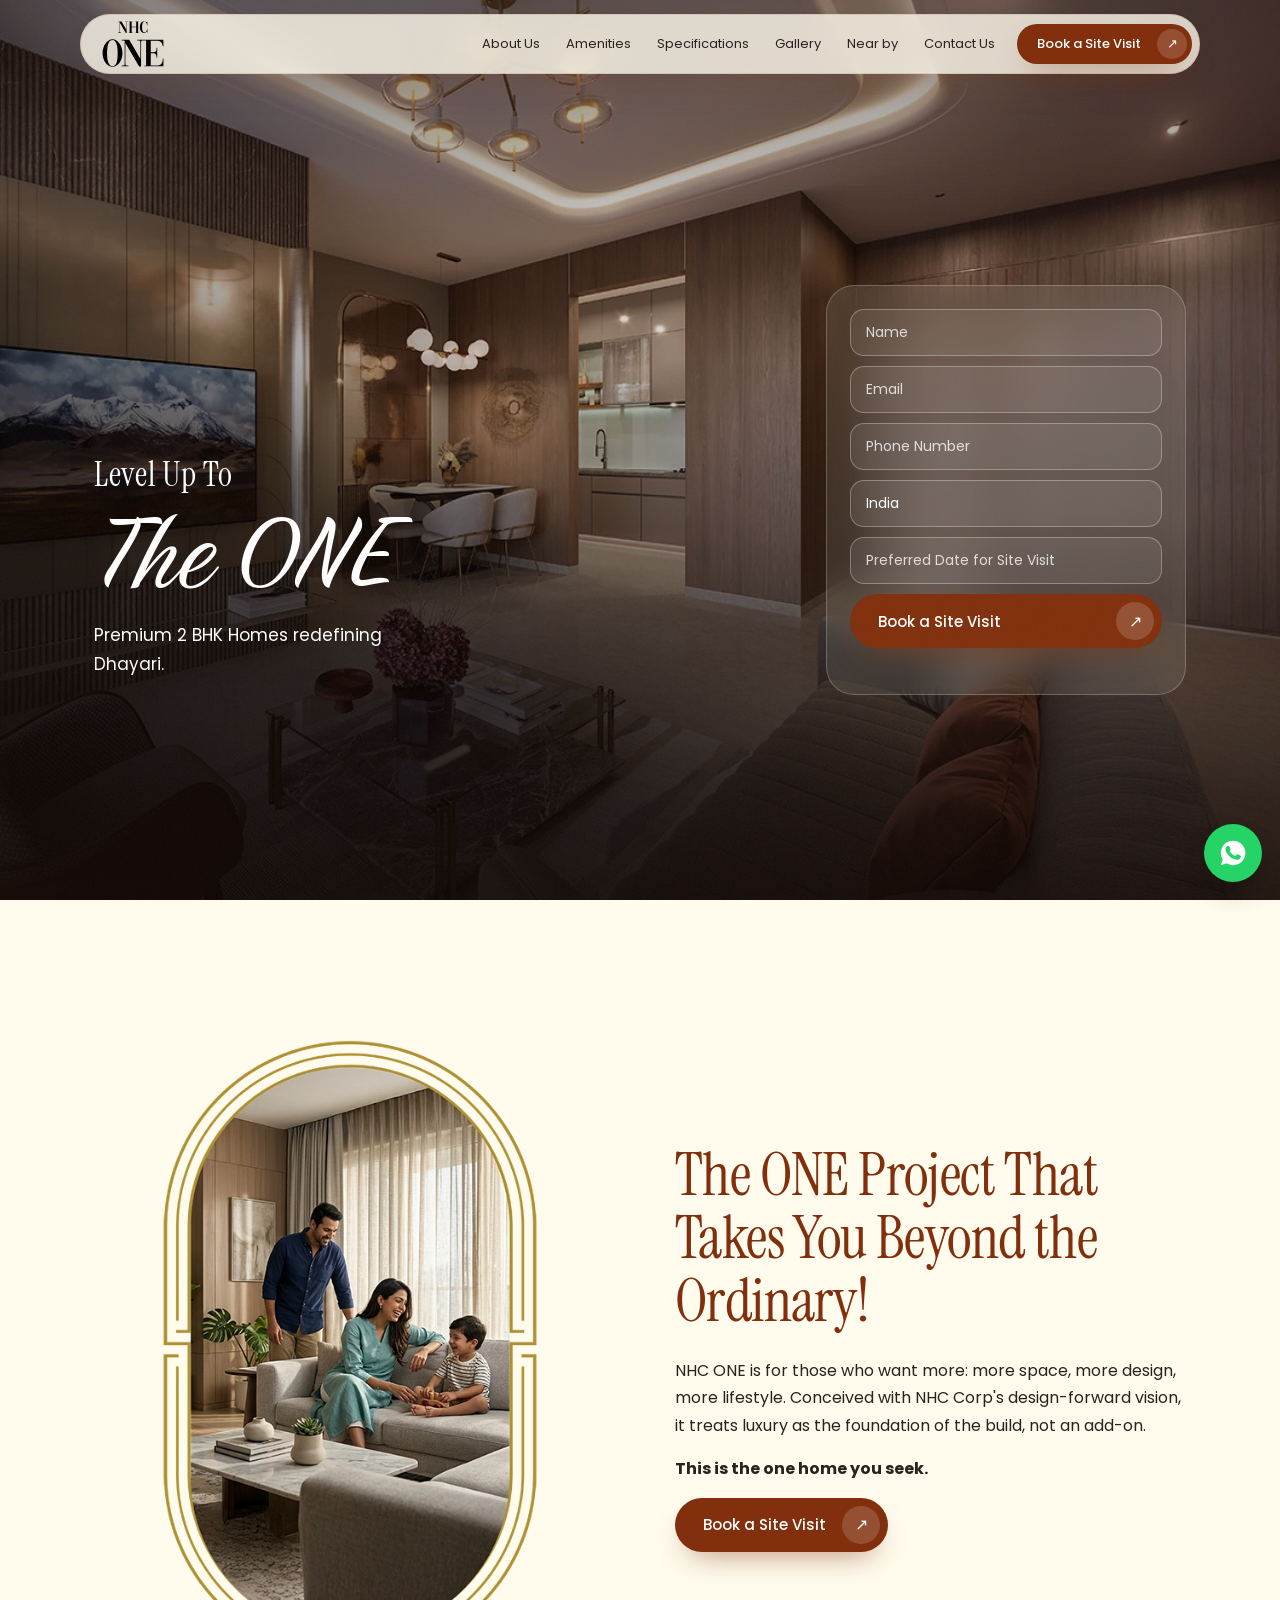
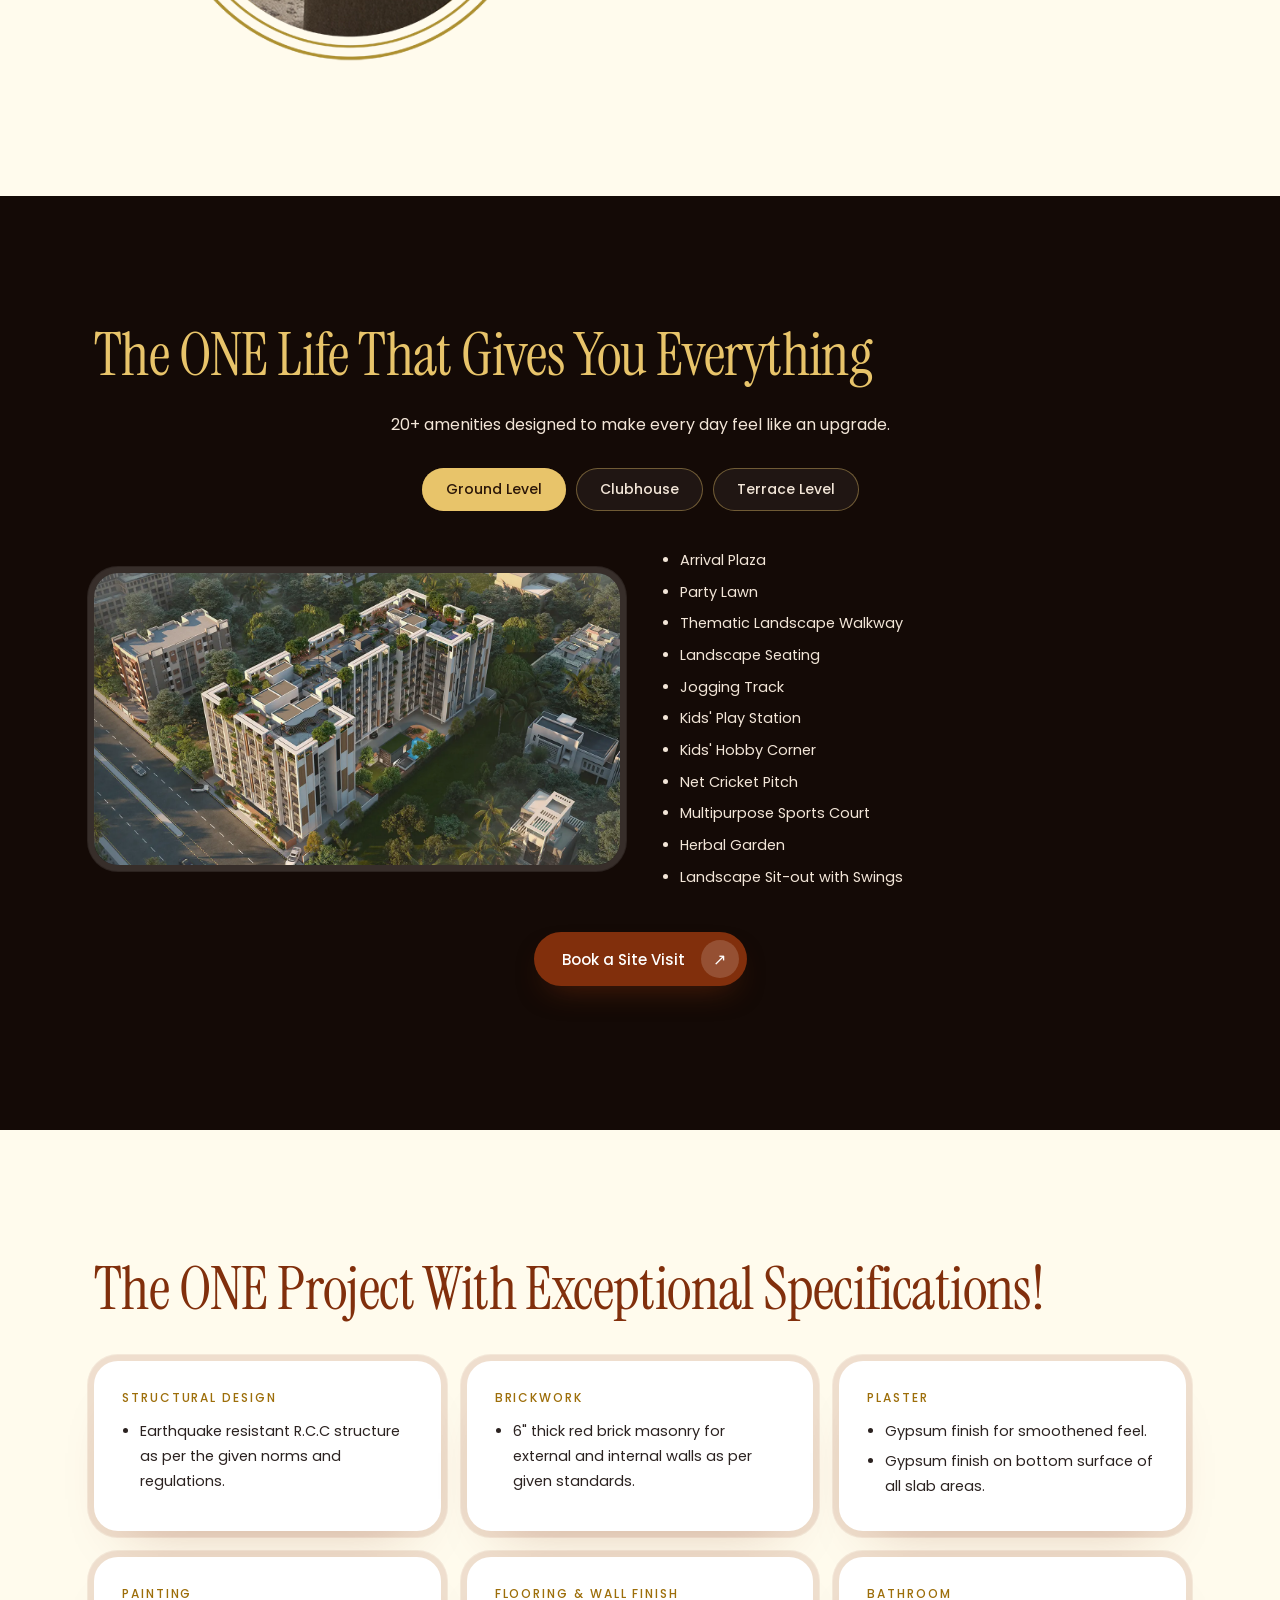
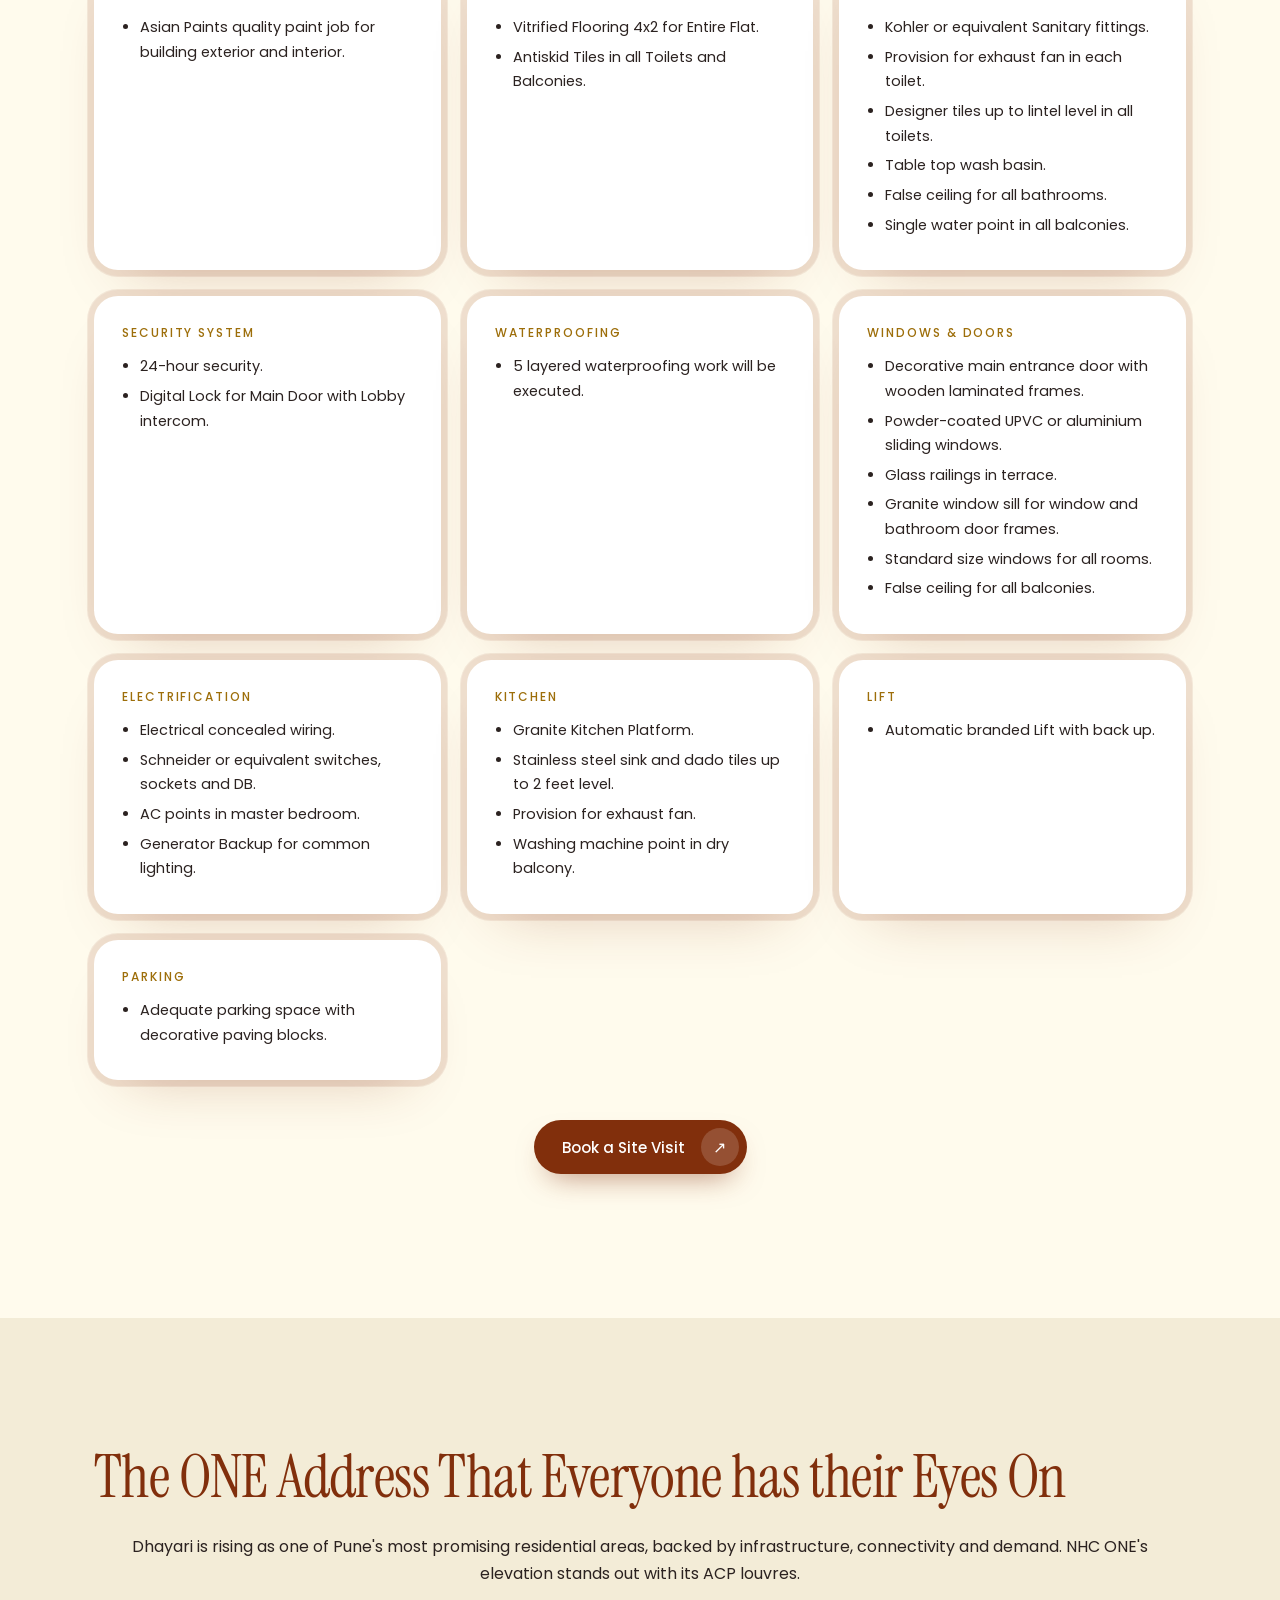
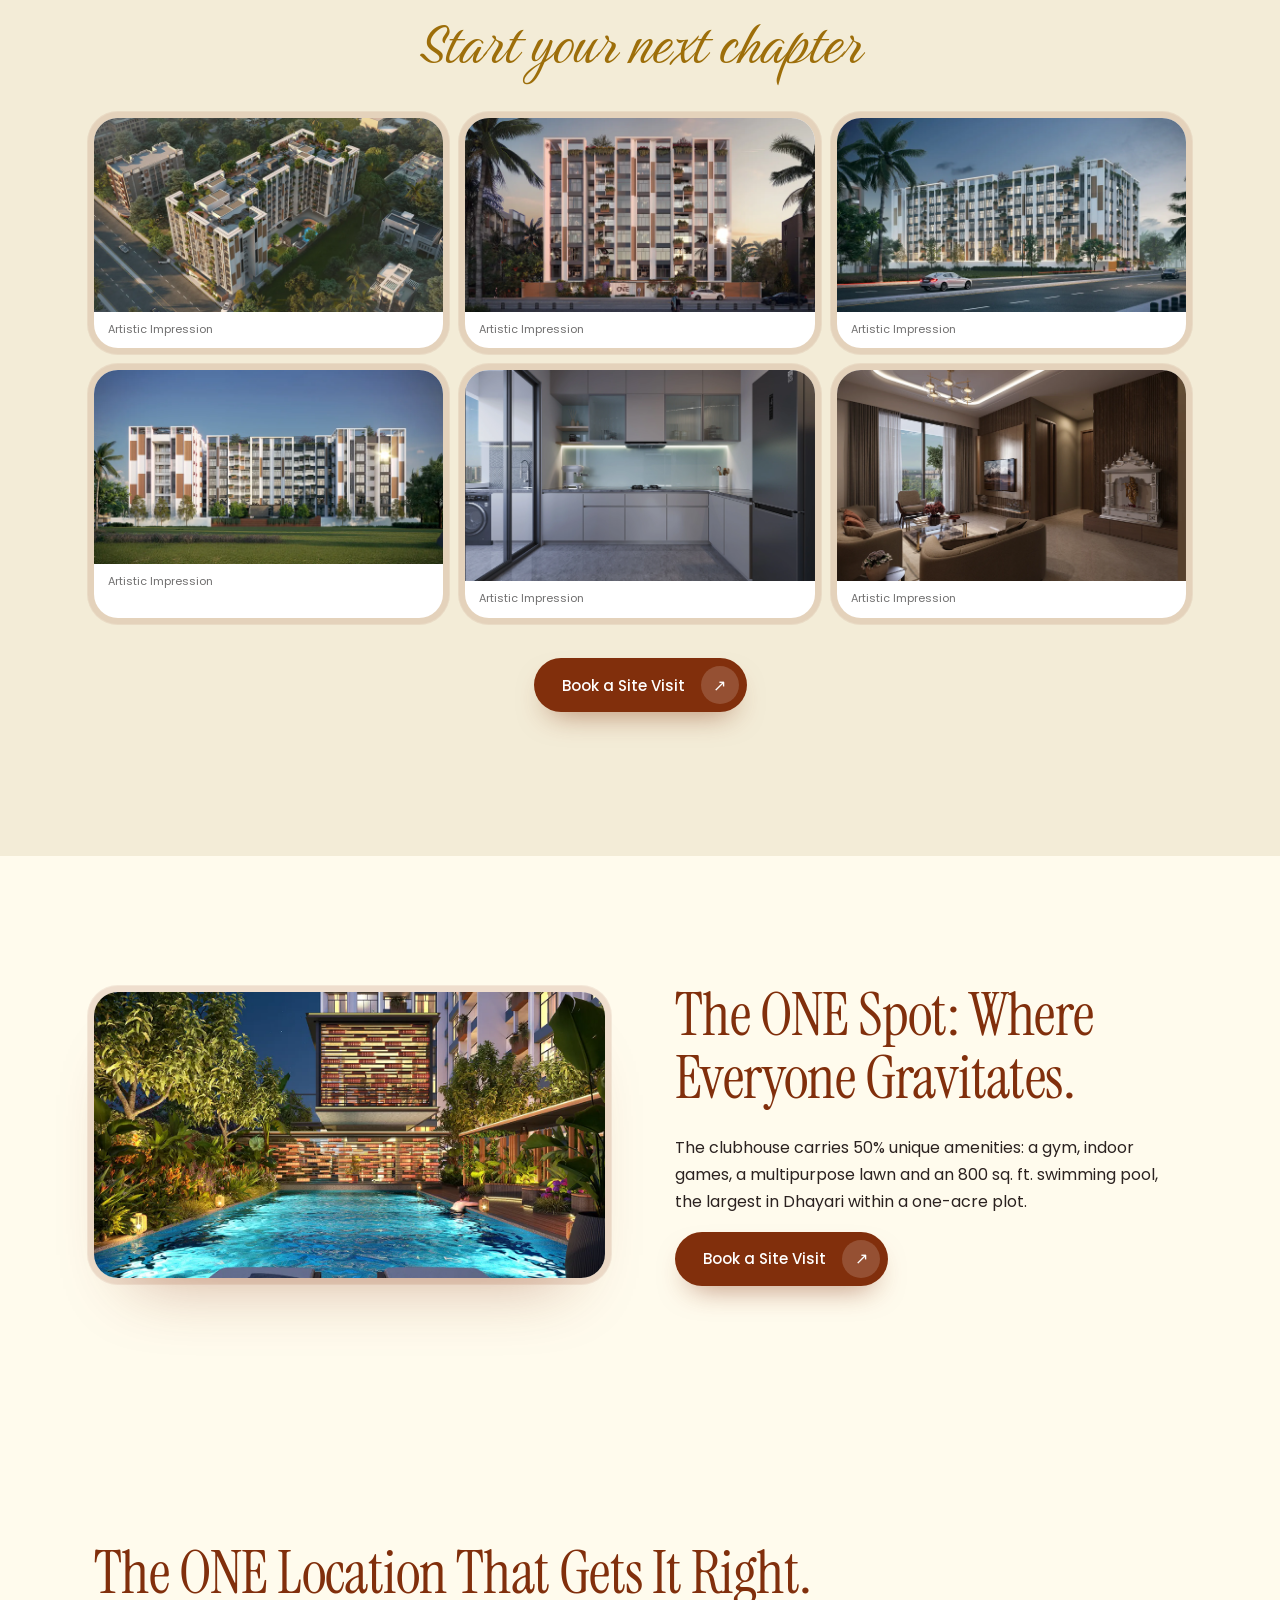
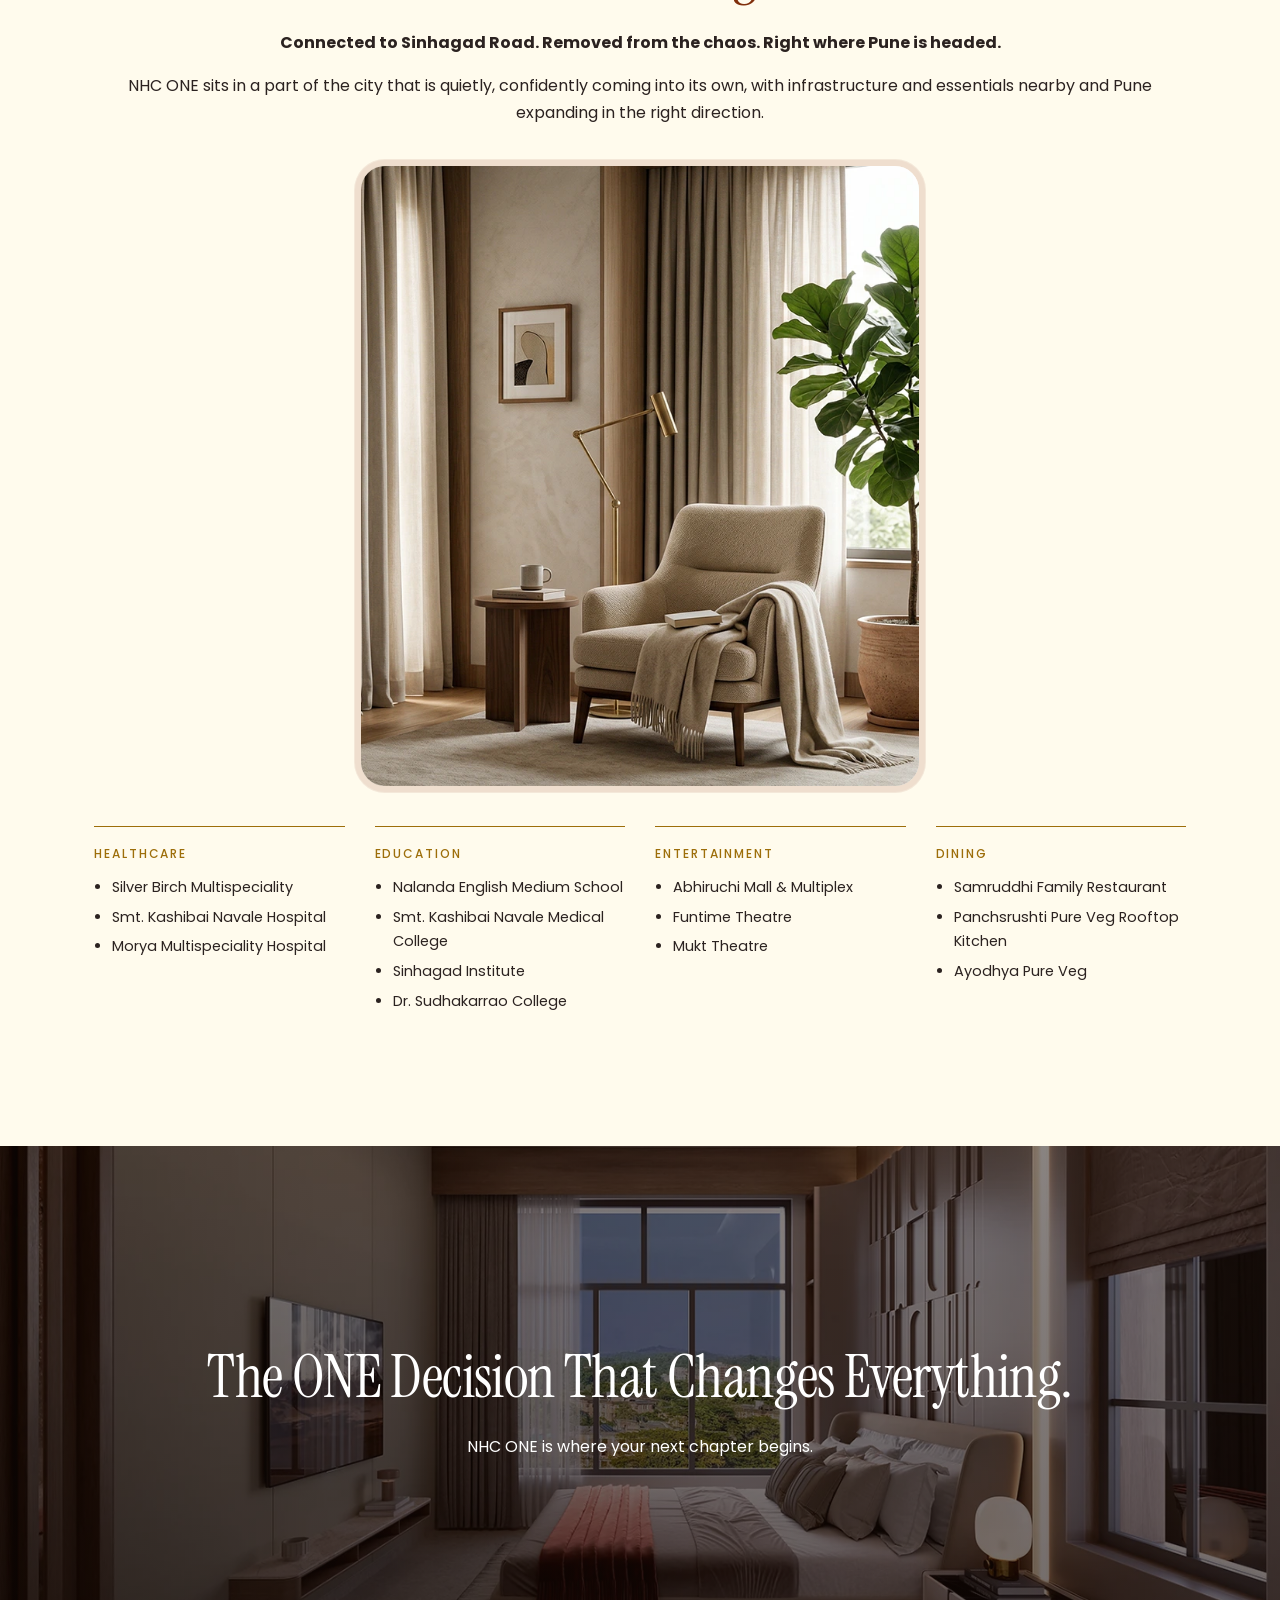
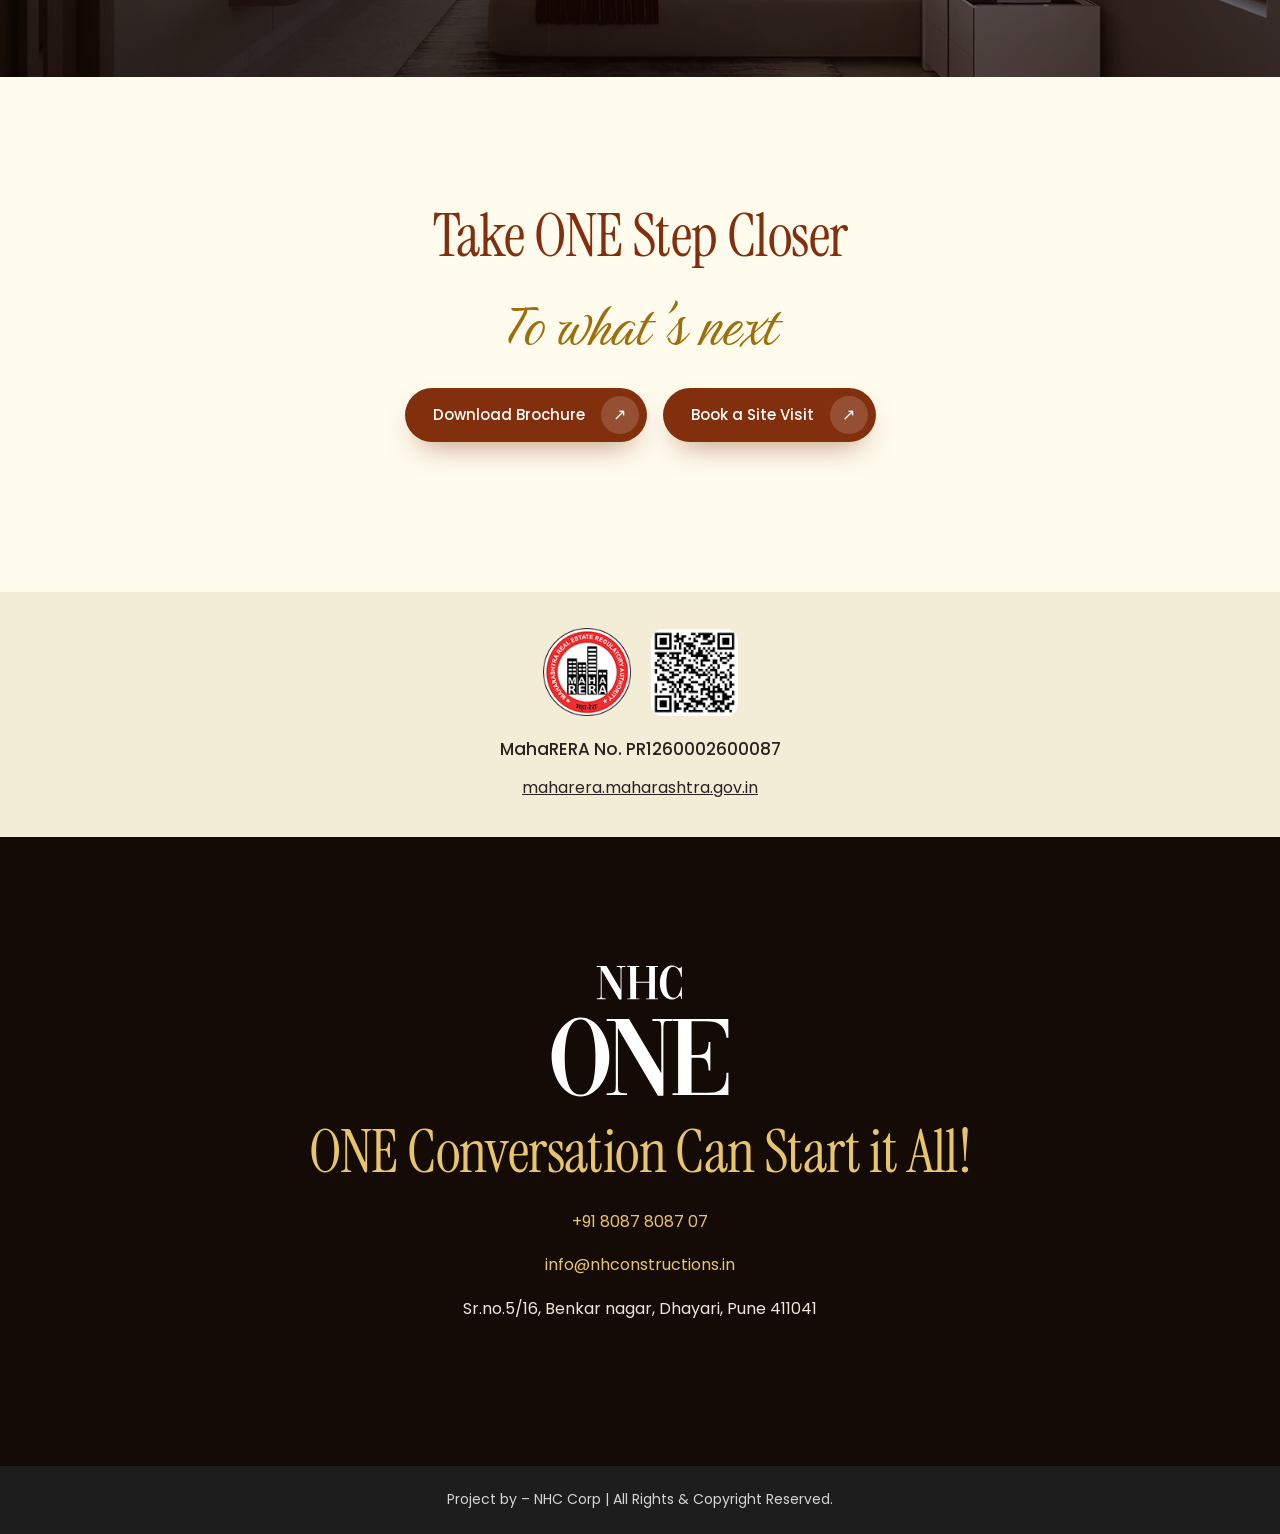
==== index.html @ 3abbc50c "Add NHC One website and ads landing page Static replica of nhcone.in, premium restyle with animation" ====
<!DOCTYPE html>
<html lang="en">
<head>
<meta charset="utf-8">
<meta name="viewport" content="width=device-width,initial-scale=1">
<title>NHC One – Premium 2 BHK Flats in Dhayari, Pune | MahaRERA PR1260002600087</title>
<meta name="description" content="NHC One by NHC Corp: premium 2 BHK homes in Dhayari, Pune with 20+ amenities, the largest swimming pool in Dhayari and a clubhouse. Book a site visit.">
<link rel="canonical" href="https://nhcone.in/">
<link rel="icon" href="images/Favicon-1.svg" type="image/svg+xml">
<meta property="og:title" content="NHC One – Flats in Dhayari, Pune">
<meta property="og:description" content="Premium 2 BHK homes redefining Dhayari. 20+ amenities. Book a site visit.">
<meta property="og:image" content="https://nhcone.in/wp-content/uploads/2026/05/banner_2.webp">
<meta name="theme-color" content="#812F0C">
<link rel="preload" as="image" href="images/banner_2.webp" fetchpriority="high">
<link rel="preconnect" href="https://fonts.googleapis.com">
<link rel="preconnect" href="https://fonts.gstatic.com" crossorigin>
<link rel="stylesheet" href="https://fonts.googleapis.com/css2?family=Birthstone&family=Instrument+Serif&family=Poppins:wght@400;500;600&display=swap">
<link rel="stylesheet" href="style.css">
<script type="application/ld+json">
{"@context":"https://schema.org","@type":"ApartmentComplex","name":"NHC One","description":"Premium 2 BHK homes in Dhayari, Pune by NHC Corp.","url":"https://nhcone.in/","telephone":"+918087808707","email":"info@nhconstructions.in","address":{"@type":"PostalAddress","streetAddress":"Sr.no.5/16, Benkar Nagar, Dhayari","addressLocality":"Pune","addressRegion":"Maharashtra","postalCode":"411041","addressCountry":"IN"},"image":"https://nhcone.in/wp-content/uploads/2026/05/banner_2.webp"}
</script>
<!-- Google Tag Manager -->
<script>document.documentElement.classList.add('js');window.dataLayer=window.dataLayer||[];</script>
<script async src="https://www.googletagmanager.com/gtm.js?id=GTM-5W3CJD2M"></script>
<script>dataLayer.push({'gtm.start':Date.now(),event:'gtm.js'});</script>
</head>
<body>
<noscript><iframe src="https://www.googletagmanager.com/ns.html?id=GTM-5W3CJD2M" height="0" width="0" style="display:none"></iframe></noscript>
<a class="skip" href="#about">Skip to content</a>

<header class="hdr">
  <a href="#top" class="logo"><img src="images/NHC-ONE-logo-01.svg" width="159" height="117" alt="NHC One"></a>
  <nav id="nav" aria-label="Main">
    <a href="#about">About Us</a><a href="#amenities">Amenities</a><a href="#specifications">Specifications</a><a href="#gallery">Gallery</a><a href="#nearby">Near by</a><a href="#contact">Contact Us</a>
  </nav>
  <button class="burger" aria-label="Menu" aria-controls="nav" onclick="document.body.classList.toggle('nav-open')">☰</button>
  <a href="#book" class="btn hdr-cta" data-cta="header">Book a Site Visit</a>
</header>

<main id="top">
<section class="hero">
  <img src="images/banner_2.webp" alt="NHC One premium 2 BHK interior, Dhayari Pune" width="1920" height="1080" fetchpriority="high">
  <div class="wrap hero-in">
    <div class="hero-t">
      <h3>Level Up To</h3>
      <h1>The ONE</h1>
      <p>Premium 2 BHK Homes redefining Dhayari.</p>
    </div>
    <form class="lead hero-form" data-form="hero" novalidate>
      <input name="name" placeholder="Name" required autocomplete="name">
      <input name="email" type="email" placeholder="Email" autocomplete="email">
      <input name="phone" type="tel" placeholder="Phone Number" required autocomplete="tel" inputmode="tel" pattern="[0-9+ ]{10,15}">
      <input name="country" placeholder="Country" value="India" autocomplete="country-name">
      <input name="date" type="text" placeholder="Preferred Date for Site Visit" onfocus="this.type='date'" onblur="if(!this.value)this.type='text'">
      <button class="btn" type="submit">Book a Site Visit</button>
      <p class="msg" role="status"></p>
    </form>
  </div>
</section>

<section class="cream intro" id="about">
  <div class="wrap two">
    <img src="images/The-ONE-Project-That-Takes-You-Beyond-the-Ordinary.webp" width="380" height="620" loading="lazy" alt="NHC One tower elevation">
    <div>
      <h2>The ONE Project That Takes You Beyond the Ordinary!</h2>
      <p>NHC ONE is for those who want more: more space, more design, more lifestyle. Conceived with NHC Corp's design-forward vision, it treats luxury as the foundation of the build, not an add-on.</p>
      <p><strong>This is the one home you seek.</strong></p>
      <a href="#book" class="btn" data-cta="intro">Book a Site Visit</a>
    </div>
  </div>
</section>

<section class="dark" id="amenities">
  <div class="wrap">
    <h2>The ONE Life That Gives You Everything</h2>
    <p class="center">20+ amenities designed to make every day feel like an upgrade.</p>
    <div class="tabs" role="tablist">
      <button role="tab" aria-selected="true" data-t="g">Ground Level</button>
      <button role="tab" aria-selected="false" data-t="c">Clubhouse</button>
      <button role="tab" aria-selected="false" data-t="t">Terrace Level</button>
    </div>
    <div class="panel" data-p="g">
      <img src="images/gallery_1.webp" loading="lazy" width="949" height="670" alt="Ground level amenities">
      <ul><li>Arrival Plaza</li><li>Party Lawn</li><li>Thematic Landscape Walkway</li><li>Landscape Seating</li><li>Jogging Track</li><li>Kids' Play Station</li><li>Kids' Hobby Corner</li><li>Net Cricket Pitch</li><li>Multipurpose Sports Court</li><li>Herbal Garden</li><li>Landscape Sit-out with Swings</li></ul>
    </div>
    <div class="panel" data-p="c" hidden>
      <img src="images/clubhouse_1.webp" loading="lazy" width="949" height="670" alt="NHC One clubhouse">
      <ul><li>Clubhouse</li><li>Swimming Pool with Deck</li><li>Multipurpose Hall</li><li>Fully Equipped Gym</li><li>Social Den</li><li>Yoga Gazebo</li><li>Cross-fit Area</li></ul>
    </div>
    <div class="panel" data-p="t" hidden>
      <img src="images/terrece-garden_1.webp" loading="lazy" width="949" height="670" alt="Terrace level amenities">
      <ul><li>Open Air Party Terrace</li><li>Juice &amp; Pantry Counter</li><li>Barbeque and Bonfire Corner</li></ul>
    </div>
    <p class="center"><a href="#book" class="btn" data-cta="amenities">Book a Site Visit</a></p>
  </div>
</section>

<section class="cream" id="specifications">
  <div class="wrap">
    <h2>The ONE Project With Exceptional Specifications!</h2>
    <div class="specs">
      <div><h4>Structural Design</h4><ul><li>Earthquake resistant R.C.C structure as per the given norms and regulations.</li></ul></div>
      <div><h4>Brickwork</h4><ul><li>6" thick red brick masonry for external and internal walls as per given standards.</li></ul></div>
      <div><h4>Plaster</h4><ul><li>Gypsum finish for smoothened feel.</li><li>Gypsum finish on bottom surface of all slab areas.</li></ul></div>
      <div><h4>Painting</h4><ul><li>Asian Paints quality paint job for building exterior and interior.</li></ul></div>
      <div><h4>Flooring &amp; Wall Finish</h4><ul><li>Vitrified Flooring 4x2 for Entire Flat.</li><li>Antiskid Tiles in all Toilets and Balconies.</li></ul></div>
      <div><h4>Bathroom</h4><ul><li>Kohler or equivalent Sanitary fittings.</li><li>Provision for exhaust fan in each toilet.</li><li>Designer tiles up to lintel level in all toilets.</li><li>Table top wash basin.</li><li>False ceiling for all bathrooms.</li><li>Single water point in all balconies.</li></ul></div>
      <div><h4>Security System</h4><ul><li>24-hour security.</li><li>Digital Lock for Main Door with Lobby intercom.</li></ul></div>
      <div><h4>Waterproofing</h4><ul><li>5 layered waterproofing work will be executed.</li></ul></div>
      <div><h4>Windows &amp; Doors</h4><ul><li>Decorative main entrance door with wooden laminated frames.</li><li>Powder-coated UPVC or aluminium sliding windows.</li><li>Glass railings in terrace.</li><li>Granite window sill for window and bathroom door frames.</li><li>Standard size windows for all rooms.</li><li>False ceiling for all balconies.</li></ul></div>
      <div><h4>Electrification</h4><ul><li>Electrical concealed wiring.</li><li>Schneider or equivalent switches, sockets and DB.</li><li>AC points in master bedroom.</li><li>Generator Backup for common lighting.</li></ul></div>
      <div><h4>Kitchen</h4><ul><li>Granite Kitchen Platform.</li><li>Stainless steel sink and dado tiles up to 2 feet level.</li><li>Provision for exhaust fan.</li><li>Washing machine point in dry balcony.</li></ul></div>
      <div><h4>Lift</h4><ul><li>Automatic branded Lift with back up.</li></ul></div>
      <div><h4>Parking</h4><ul><li>Adequate parking space with decorative paving blocks.</li></ul></div>
    </div>
    <p class="center"><a href="#book" class="btn" data-cta="specs">Book a Site Visit</a></p>
  </div>
</section>

<section class="gold" id="gallery">
  <div class="wrap">
    <h2>The ONE Address That Everyone has their Eyes On</h2>
    <p class="center">Dhayari is rising as one of Pune's most promising residential areas, backed by infrastructure, connectivity and demand. NHC ONE's elevation stands out with its ACP louvres.</p>
    <p class="center script">Start your next chapter</p>
    <div class="grid">
      <figure><img src="images/gallery_1.webp" loading="lazy" width="949" height="670" alt="NHC One artistic impression 1"><figcaption>Artistic Impression</figcaption></figure>
      <figure><img src="images/gallery_2.webp" loading="lazy" width="949" height="670" alt="NHC One artistic impression 2"><figcaption>Artistic Impression</figcaption></figure>
      <figure><img src="images/gallery_3.webp" loading="lazy" width="949" height="670" alt="NHC One artistic impression 3"><figcaption>Artistic Impression</figcaption></figure>
      <figure><img src="images/gallery_4.webp" loading="lazy" width="949" height="670" alt="NHC One artistic impression 4"><figcaption>Artistic Impression</figcaption></figure>
      <figure><img src="images/gallery_5.webp" loading="lazy" width="949" height="670" alt="NHC One artistic impression 5"><figcaption>Artistic Impression</figcaption></figure>
      <figure><img src="images/gallery_6.webp" loading="lazy" width="949" height="670" alt="NHC One artistic impression 6"><figcaption>Artistic Impression</figcaption></figure>
    </div>
    <p class="center"><a href="#book" class="btn" data-cta="gallery">Book a Site Visit</a></p>
  </div>
</section>

<section class="cream">
  <div class="wrap two rev">
    <img src="images/clubhouse_2.webp" loading="lazy" width="949" height="670" alt="NHC One clubhouse and swimming pool">
    <div>
      <h2>The ONE Spot: Where Everyone Gravitates.</h2>
      <p>The clubhouse carries 50% unique amenities: a gym, indoor games, a multipurpose lawn and an 800 sq. ft. swimming pool, the largest in Dhayari within a one-acre plot.</p>
      <a href="#book" class="btn" data-cta="clubhouse">Book a Site Visit</a>
    </div>
  </div>
</section>

<section class="cream" id="nearby">
  <div class="wrap">
    <h2>The ONE Location That Gets It Right.</h2>
    <p class="center"><strong>Connected to Sinhagad Road. Removed from the chaos. Right where Pune is headed.</strong></p>
    <p class="center">NHC ONE sits in a part of the city that is quietly, confidently coming into its own, with infrastructure and essentials nearby and Pune expanding in the right direction.</p>
    <img class="map" src="images/dhayari.webp" loading="lazy" width="540" height="600" alt="Dhayari location map">
    <div class="near">
      <div><h4>Healthcare</h4><ul><li>Silver Birch Multispeciality</li><li>Smt. Kashibai Navale Hospital</li><li>Morya Multispeciality Hospital</li></ul></div>
      <div><h4>Education</h4><ul><li>Nalanda English Medium School</li><li>Smt. Kashibai Navale Medical College</li><li>Sinhagad Institute</li><li>Dr. Sudhakarrao College</li></ul></div>
      <div><h4>Entertainment</h4><ul><li>Abhiruchi Mall &amp; Multiplex</li><li>Funtime Theatre</li><li>Mukt Theatre</li></ul></div>
      <div><h4>Dining</h4><ul><li>Samruddhi Family Restaurant</li><li>Panchsrushti Pure Veg Rooftop Kitchen</li><li>Ayodhya Pure Veg</li></ul></div>
    </div>
  </div>
</section>

<section class="decision" style="background-image:url(images/The-ONE-Decision-That-Changes-Everything.webp)">
  <div class="wrap"><h2>The ONE Decision That Changes Everything.</h2><p>NHC ONE is where your next chapter begins.</p></div>
</section>

<section class="cream step">
  <div class="wrap center">
    <h2>Take ONE Step Closer</h2><p class="script">To what's next</p>
    <p><button class="btn" data-open="brochure">Download Brochure</button> <a href="#book" class="btn" data-cta="step">Book a Site Visit</a></p>
  </div>
</section>

<section class="rera">
  <div class="wrap">
    <img src="images/maharera-logo.webp" loading="lazy" width="88" height="88" alt="MahaRERA">
    <img src="images/nhc-one-rera-qr.webp" loading="lazy" width="87" height="87" alt="NHC One MahaRERA QR">
    <h3>MahaRERA No. PR1260002600087</h3>
    <a href="https://maharera.maharashtra.gov.in/" rel="noopener" target="_blank">maharera.maharashtra.gov.in</a>
  </div>
</section>

<section class="dark contact" id="contact">
  <div class="wrap">
    <img src="images/NHC-ONE-logo-01.svg" width="180" height="132" loading="lazy" alt="NHC One">
    <h2>ONE Conversation Can Start it All!</h2>
    <p><a href="tel:+918087808707" data-cta="call">+91 8087 8087 07</a></p>
    <p><a href="mailto:info@nhconstructions.in">info@nhconstructions.in</a></p>
    <p>Sr.no.5/16, Benkar nagar, Dhayari, Pune 411041</p>
  </div>
</section>
</main>

<footer><p>Project by – NHC Corp | All Rights &amp; Copyright Reserved.</p></footer>

<a class="wa" href="https://wa.me/918087808707?text=Hi%2C%20I%27m%20interested%20in%20NHC%20One%20Dhayari" data-cta="whatsapp" aria-label="WhatsApp"><svg viewBox="0 0 32 32" width="30" height="30" fill="#fff"><path d="M16 3a13 13 0 0 0-11 19.9L3 29l6.300-2A13 13 0 1 0 16 3zm7.500 18.500c-.3.900-1.800 1.700-2.500 1.700-.700.100-1.400.300-4.700-1-4-1.700-6.500-5.800-6.700-6-.2-.3-1.600-2.100-1.600-4s1-2.900 1.400-3.300c.4-.4.800-.5 1.100-.5h.800c.3 0 .6 0 .9.700l1.200 2.900c.1.200.2.500 0 .8l-.5.800c-.2.200-.4.500-.2.800.2.400 1 1.700 2.200 2.700 1.500 1.300 2.700 1.700 3.100 1.900.4.200.6.100.8-.1l1.100-1.300c.3-.4.600-.3.900-.2l2.800 1.300c.4.200.6.300.7.500.1.300.1 1-.3 1.900z"/></svg></a>

<!-- Book a Visit popup -->
<dialog id="book">
  <form class="lead" data-form="popup" novalidate method="dialog">
    <button type="button" class="x" data-close aria-label="Close">×</button>
    <h3>Book a Visit</h3>
    <input name="name" placeholder="Name" required autocomplete="name">
    <input name="email" type="email" placeholder="Email" autocomplete="email">
    <input name="phone" type="tel" placeholder="Phone Number" required autocomplete="tel" inputmode="tel" pattern="[0-9+ ]{10,15}">
    <input name="country" placeholder="Country" value="India" autocomplete="country-name">
    <input name="date" type="text" placeholder="Preferred Date for Site Visit" onfocus="this.type='date'" onblur="if(!this.value)this.type='text'">
    <button class="btn" type="submit">Submit</button>
    <p class="msg" role="status"></p>
  </form>
</dialog>

<dialog id="brochure">
  <form class="lead" data-form="brochure" novalidate method="dialog">
    <button type="button" class="x" data-close aria-label="Close">×</button>
    <h3>Download Brochure</h3>
    <input name="name" placeholder="Name" required autocomplete="name">
    <input name="email" type="email" placeholder="Email" autocomplete="email">
    <input name="phone" type="tel" placeholder="Phone Number" required autocomplete="tel" inputmode="tel" pattern="[0-9+ ]{10,15}">
    <button class="btn" type="submit">Send</button>
    <p class="msg" role="status"></p>
  </form>
</dialog>

<script src="config.js"></script>
<script src="main.js" defer></script>
</body>
</html>
---- style.css ----
:root{--cream:#FFFBED;--maroon:#812F0C;--gold:#9D6E0A;--sand:#F3ECD7;--ink:#2b2220;--line:#e3d9bd;--ease:cubic-bezier(.32,.72,0,1);--serif:"Instrument Serif",Georgia,serif}
*{box-sizing:border-box;margin:0}
html{scroll-behavior:smooth;scroll-padding-top:100px}
body{font:400 16px/1.7 Poppins,sans-serif;color:var(--ink);background:var(--cream);overflow-x:hidden}
body::before{content:"";position:fixed;inset:0;z-index:30;pointer-events:none;opacity:.05;background-image:url("data:image/svg+xml,%3Csvg xmlns='http://www.w3.org/2000/svg' width='160' height='160'%3E%3Cfilter id='n'%3E%3CfeTurbulence type='fractalNoise' baseFrequency='.8' numOctaves='2' stitchTiles='stitch'/%3E%3C/filter%3E%3Crect width='100%25' height='100%25' filter='url(%23n)'/%3E%3C/svg%3E")}
img{max-width:100%;height:auto;display:block}
a{color:inherit}
.skip{position:absolute;left:-999px}.skip:focus{left:8px;top:8px;background:#fff;padding:8px;z-index:60}
.wrap{max-width:1140px;margin:auto;padding:0 24px}
.center{text-align:center}
h1,h2,h3,h4{font-weight:400;line-height:1.05}
h2{font:400 clamp(36px,4.8vw,60px)/1.05 var(--serif);color:var(--maroon);margin-bottom:24px;letter-spacing:-.01em}
p{margin-bottom:16px}
section{padding:clamp(80px,10vw,140px) 0}

/* buttons: pill + nested icon circle */
.btn{display:inline-flex;align-items:center;justify-content:center;gap:16px;background:var(--maroon);color:#fff;font:500 15px Poppins,sans-serif;padding:8px 8px 8px 28px;border:0;border-radius:999px;cursor:pointer;text-decoration:none;box-shadow:0 14px 30px -14px rgba(129,47,12,.6);transition:transform .6s var(--ease),background .6s var(--ease)}
.btn::after{content:"↗";width:38px;height:38px;border-radius:50%;background:rgba(255,255,255,.16);display:grid;place-items:center;font-size:16px;transition:transform .6s var(--ease)}
.btn:hover{background:#6c2509}.btn:hover::after{transform:translate(2px,-2px) scale(1.08)}.btn:active{transform:scale(.98)}
.cream .btn:hover,.gold .btn:hover{color:#fff}

/* floating glass pill header */
.hdr{position:fixed;top:14px;left:50%;transform:translateX(-50%);z-index:40;width:min(1120px,calc(100% - 24px));display:flex;align-items:center;gap:22px;padding:7px 8px 7px 22px;border-radius:999px;background:rgba(255,251,237,.8);backdrop-filter:blur(18px);-webkit-backdrop-filter:blur(18px);box-shadow:inset 0 0 0 1px rgba(129,47,12,.12),0 18px 40px -22px rgba(129,47,12,.35)}
.hdr .logo img{width:62px;height:auto;filter:invert(1) sepia(1) saturate(4) hue-rotate(-20deg) brightness(.45)}
.hdr nav{display:flex;gap:26px;margin-left:auto;font-size:13px}
.hdr nav a{color:var(--ink);text-decoration:none;transition:color .5s var(--ease)}.hdr nav a:hover{color:var(--gold)}
.hdr-cta{padding:5px 5px 5px 20px;font-size:13px}.hdr-cta::after{width:30px;height:30px;font-size:13px}
.burger{display:none;background:none;border:0;color:var(--maroon);font-size:24px;cursor:pointer}

/* hero */
.hero{position:relative;min-height:100svh;display:flex;align-items:flex-end;color:#fff;overflow:hidden;padding:0}
.hero>img{position:absolute;inset:0;width:100%;height:100%;object-fit:cover;z-index:-1}
.hero::after{content:"";position:absolute;inset:0;z-index:-1;background:linear-gradient(180deg,rgba(20,8,4,.45),rgba(20,8,4,.1) 40%,rgba(20,8,4,.7))}
.hero-in{display:flex;justify-content:space-between;align-items:flex-end;gap:40px;width:100%;padding-bottom:70px;padding-top:150px;flex-wrap:wrap}
.hero h3{font:400 clamp(24px,3vw,34px) var(--serif);letter-spacing:.02em}
.hero h1{font:400 clamp(84px,12vw,130px)/.85 Birthstone,cursive}
.hero-t p{max-width:360px;margin-top:14px;font-size:17px}
.lead{display:grid;gap:10px;background:rgba(255,251,237,.1);backdrop-filter:blur(16px);-webkit-backdrop-filter:blur(16px);padding:24px;width:min(360px,100%);border-radius:28px;box-shadow:inset 0 0 0 1px rgba(255,255,255,.22)}
.lead input{width:100%;padding:13px 16px;font:14px Poppins,sans-serif;background:rgba(255,255,255,.08);border:0;color:#fff;border-radius:14px;box-shadow:inset 0 0 0 1px rgba(255,255,255,.3);color-scheme:dark;transition:box-shadow .5s var(--ease),background .5s var(--ease)}
.lead input::placeholder{color:rgba(255,255,255,.8)}
.lead input:focus{outline:0;background:rgba(255,255,255,.16);box-shadow:inset 0 0 0 2px #e8c46a}
.lead .btn{width:100%;justify-content:space-between}
.msg{font-size:13px;margin:0;min-height:1em}

.cream{background:var(--cream)}
.dark{background:#140a06;color:#f3e6d8}.dark h2{color:#e8c46a}
.gold{background:var(--sand)}
.two{display:grid;grid-template-columns:1fr 1fr;gap:70px;align-items:center}
.intro img{max-height:640px;width:auto;margin:auto}
.tabs{display:flex;justify-content:center;gap:10px;margin:30px 0;flex-wrap:wrap}
.tabs button{background:rgba(255,255,255,.05);border:0;color:#f3e6d8;padding:11px 24px;font:500 14px Poppins,sans-serif;cursor:pointer;border-radius:999px;box-shadow:inset 0 0 0 1px rgba(232,196,106,.4);transition:background .5s var(--ease),color .5s var(--ease)}
.tabs [aria-selected=true]{background:#e8c46a;color:#2b1608}
.panel{display:grid;grid-template-columns:1fr 1fr;gap:40px;align-items:center;margin-bottom:36px}
.panel[hidden]{display:none}
.panel img{border-radius:24px;box-shadow:0 0 0 6px rgba(255,255,255,.05),0 0 0 7px rgba(255,255,255,.1)}
.panel ul{padding-left:20px}.panel li{margin:7px 0}
.specs{display:grid;grid-template-columns:repeat(auto-fill,minmax(300px,1fr));gap:26px;margin:40px 0}
.specs>div{background:#fff;padding:28px;border-radius:24px;box-shadow:0 0 0 6px rgba(129,47,12,.05),0 0 0 7px rgba(129,47,12,.09),0 30px 60px -34px rgba(129,47,12,.28);transition:transform .8s var(--ease)}
.specs>div:hover{transform:translateY(-6px)}
h4{font:500 12px Poppins,sans-serif;letter-spacing:.16em;text-transform:uppercase;color:var(--gold);margin-bottom:12px}
ul{padding-left:18px}li{margin:5px 0;font-size:14.5px}
.script,.center.script{font:400 clamp(44px,6vw,68px)/1 Birthstone,cursive;color:var(--gold);margin:22px 0}
.grid{display:grid;grid-template-columns:repeat(auto-fill,minmax(300px,1fr));gap:22px;margin:40px 0}
figure{overflow:hidden}
.grid figure{border-radius:24px;box-shadow:0 0 0 6px rgba(129,47,12,.05),0 0 0 7px rgba(129,47,12,.09);background:#fff}
.grid img{width:100%;transition:transform 1.4s var(--ease)}.grid figure:hover img{transform:scale(1.05)}
figcaption{font-size:11px;color:#706F6F;padding:8px 14px 10px}
.two.rev img{border-radius:24px;box-shadow:0 0 0 6px rgba(129,47,12,.05),0 0 0 7px rgba(129,47,12,.09),0 40px 70px -40px rgba(129,47,12,.4)}
.map{margin:40px auto;max-height:620px;width:auto;border-radius:24px;box-shadow:0 0 0 6px rgba(129,47,12,.05),0 0 0 7px rgba(129,47,12,.09)}
.near{display:grid;grid-template-columns:repeat(auto-fit,minmax(230px,1fr));gap:30px}
.near>div{border-top:1px solid var(--gold);padding-top:18px}
.decision{background:center/cover;color:#fff;text-align:center;padding:clamp(120px,16vw,200px) 0;position:relative}
.decision::before{content:"";position:absolute;inset:0;background:linear-gradient(rgba(20,8,4,.5),rgba(20,8,4,.6))}
.decision .wrap{position:relative}.decision h2{color:#fff}
.step .btn{margin:6px}
.rera{background:var(--sand);text-align:center;padding:36px 0}
.rera img{display:inline-block;margin:0 8px;border-radius:12px}
.rera h3{font:500 17px Poppins,sans-serif;margin:12px 0}
.contact{text-align:center}.contact img{margin:0 auto 24px}.contact a{text-decoration:none;color:#e8c46a}
footer{background:#1d1d1d;color:#d6d5d5;text-align:center;padding:22px;font-size:14px}footer p{margin:0}
.wa{position:fixed;right:18px;bottom:18px;width:58px;height:58px;border-radius:50%;background:#25d366;display:grid;place-items:center;z-index:45;box-shadow:0 14px 30px -10px rgba(0,0,0,.45);transition:transform .6s var(--ease)}.wa:hover{transform:scale(1.08)}
dialog{border:0;padding:6px;background:rgba(129,47,12,.1);margin:auto;max-width:380px;width:92%;border-radius:30px;overflow:visible}
dialog::backdrop{background:rgba(20,8,4,.65)}
dialog .lead{background:#fff;color:var(--ink);position:relative;width:100%;border-radius:24px;box-shadow:none;backdrop-filter:none;-webkit-backdrop-filter:none}
dialog .lead h3{font:400 34px var(--serif);color:var(--maroon)}
dialog .lead input{background:var(--cream);color:var(--ink);box-shadow:inset 0 0 0 1px #e0d3ac}
dialog .lead input::placeholder{color:#8a7f78}
dialog .lead input:focus{background:#fff;box-shadow:inset 0 0 0 2px var(--gold)}
.x{position:absolute;right:10px;top:4px;background:none;border:0;color:var(--maroon);font-size:28px;cursor:pointer}

/* motion (transform + opacity only) */
@keyframes up{from{opacity:0;transform:translateY(34px)}to{opacity:1;transform:none}}
@keyframes zoomout{from{transform:scale(1.1)}to{transform:none}}
.js .hero>img{animation:zoomout 2.4s var(--ease) both}
.js .hero-t>*{opacity:0;animation:up 1.2s var(--ease) forwards}
.js .hero-t>h3{animation-delay:.2s}.js .hero-t>h1{animation-delay:.4s}.js .hero-t>p{animation-delay:.7s}
.js .hero-form{opacity:0;animation:up 1.2s var(--ease) .6s forwards}
.js .rv{opacity:0;transform:translateY(44px);transition:opacity 1s var(--ease),transform 1s var(--ease);transition-delay:calc(var(--i,0)*90ms)}
.js .rv.in{opacity:1;transform:none}
.js .near>div,.js .two.rev{position:relative}
@media(prefers-reduced-motion:reduce){.js .rv,.js .hero-t>*,.js .hero-form{opacity:1;transform:none;animation:none;transition:none}.js .hero>img{animation:none}html{scroll-behavior:auto}}

@media(max-width:860px){
 .hdr{padding:6px 6px 6px 16px;gap:10px}
 .hdr nav{display:none;position:absolute;top:calc(100% + 10px);left:0;right:0;flex-direction:column;gap:14px;background:rgba(255,251,237,.96);padding:22px;border-radius:28px;box-shadow:0 20px 40px -20px rgba(129,47,12,.4)}
 .nav-open .hdr nav{display:flex}.burger{display:block;margin-left:auto}.hdr nav{margin:0}
 .two,.panel{grid-template-columns:1fr;gap:34px}.hero-in{padding-bottom:36px}.lead{width:100%}
}
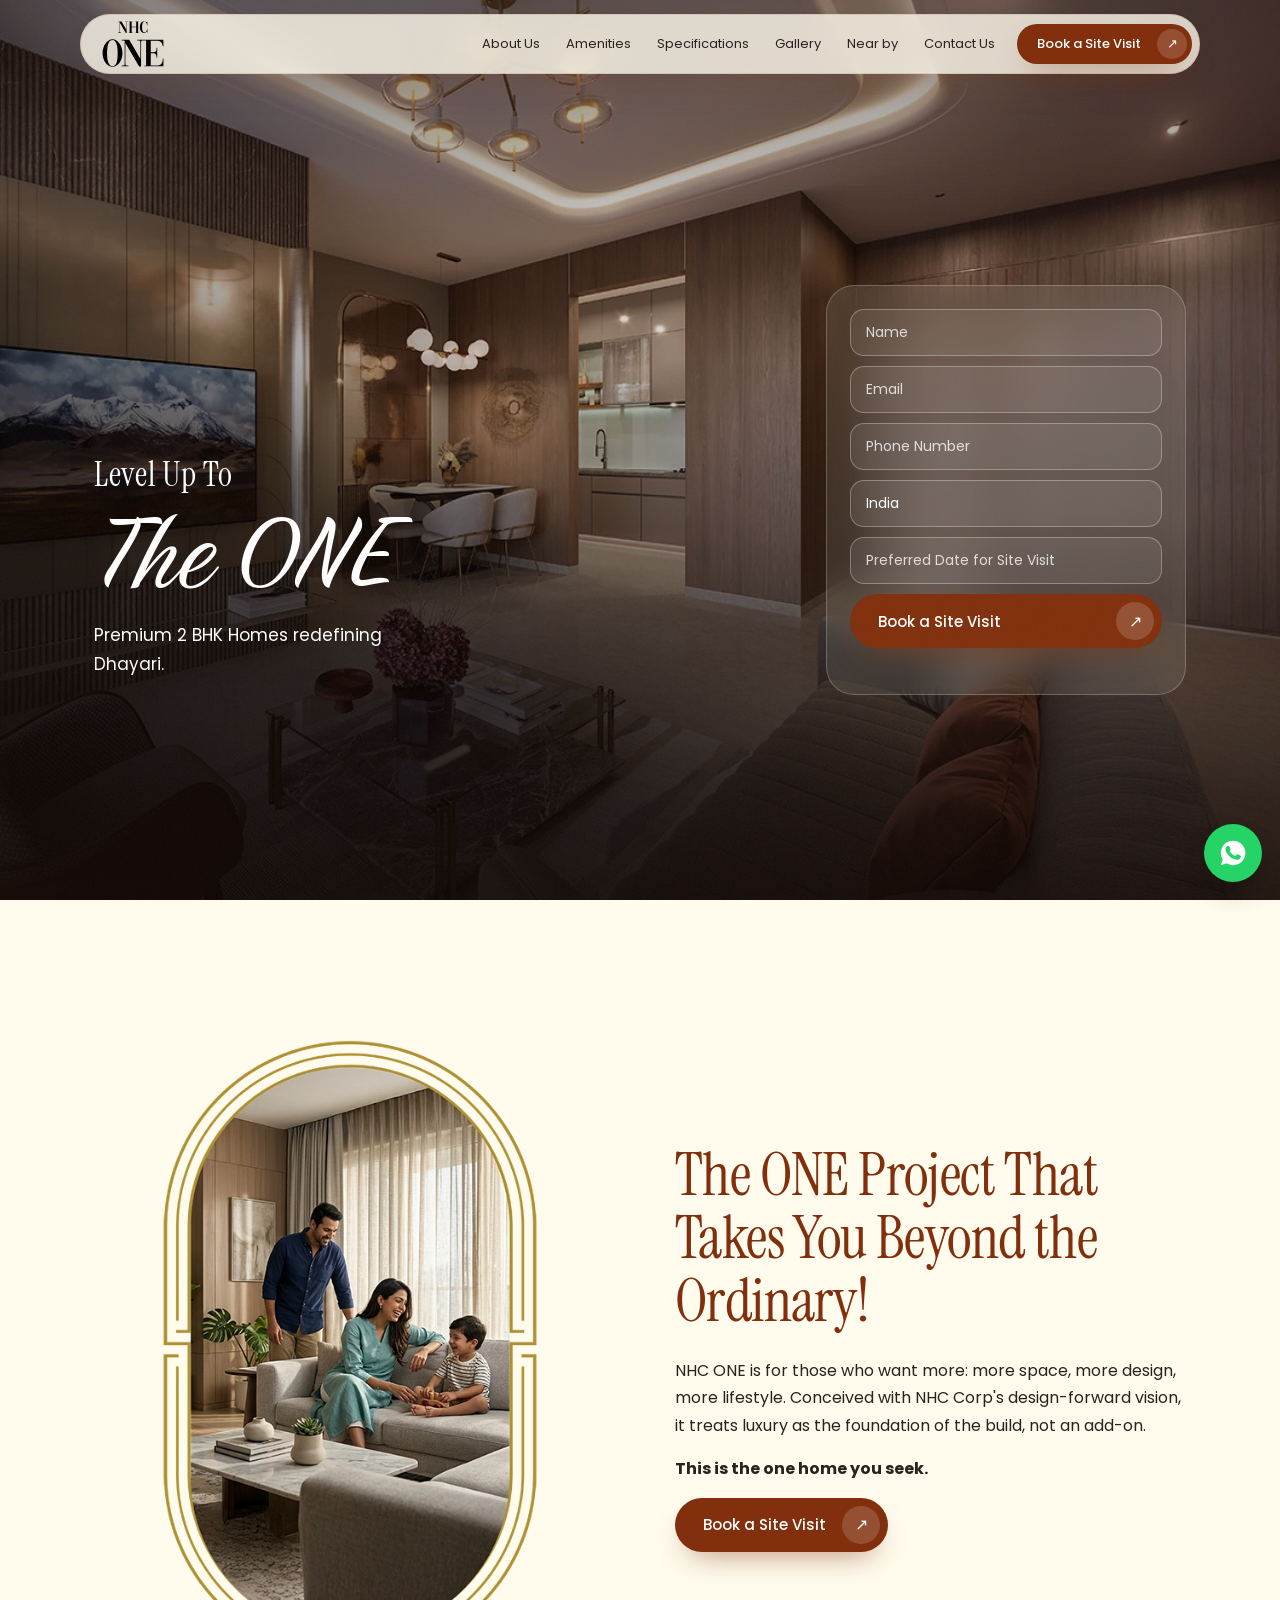
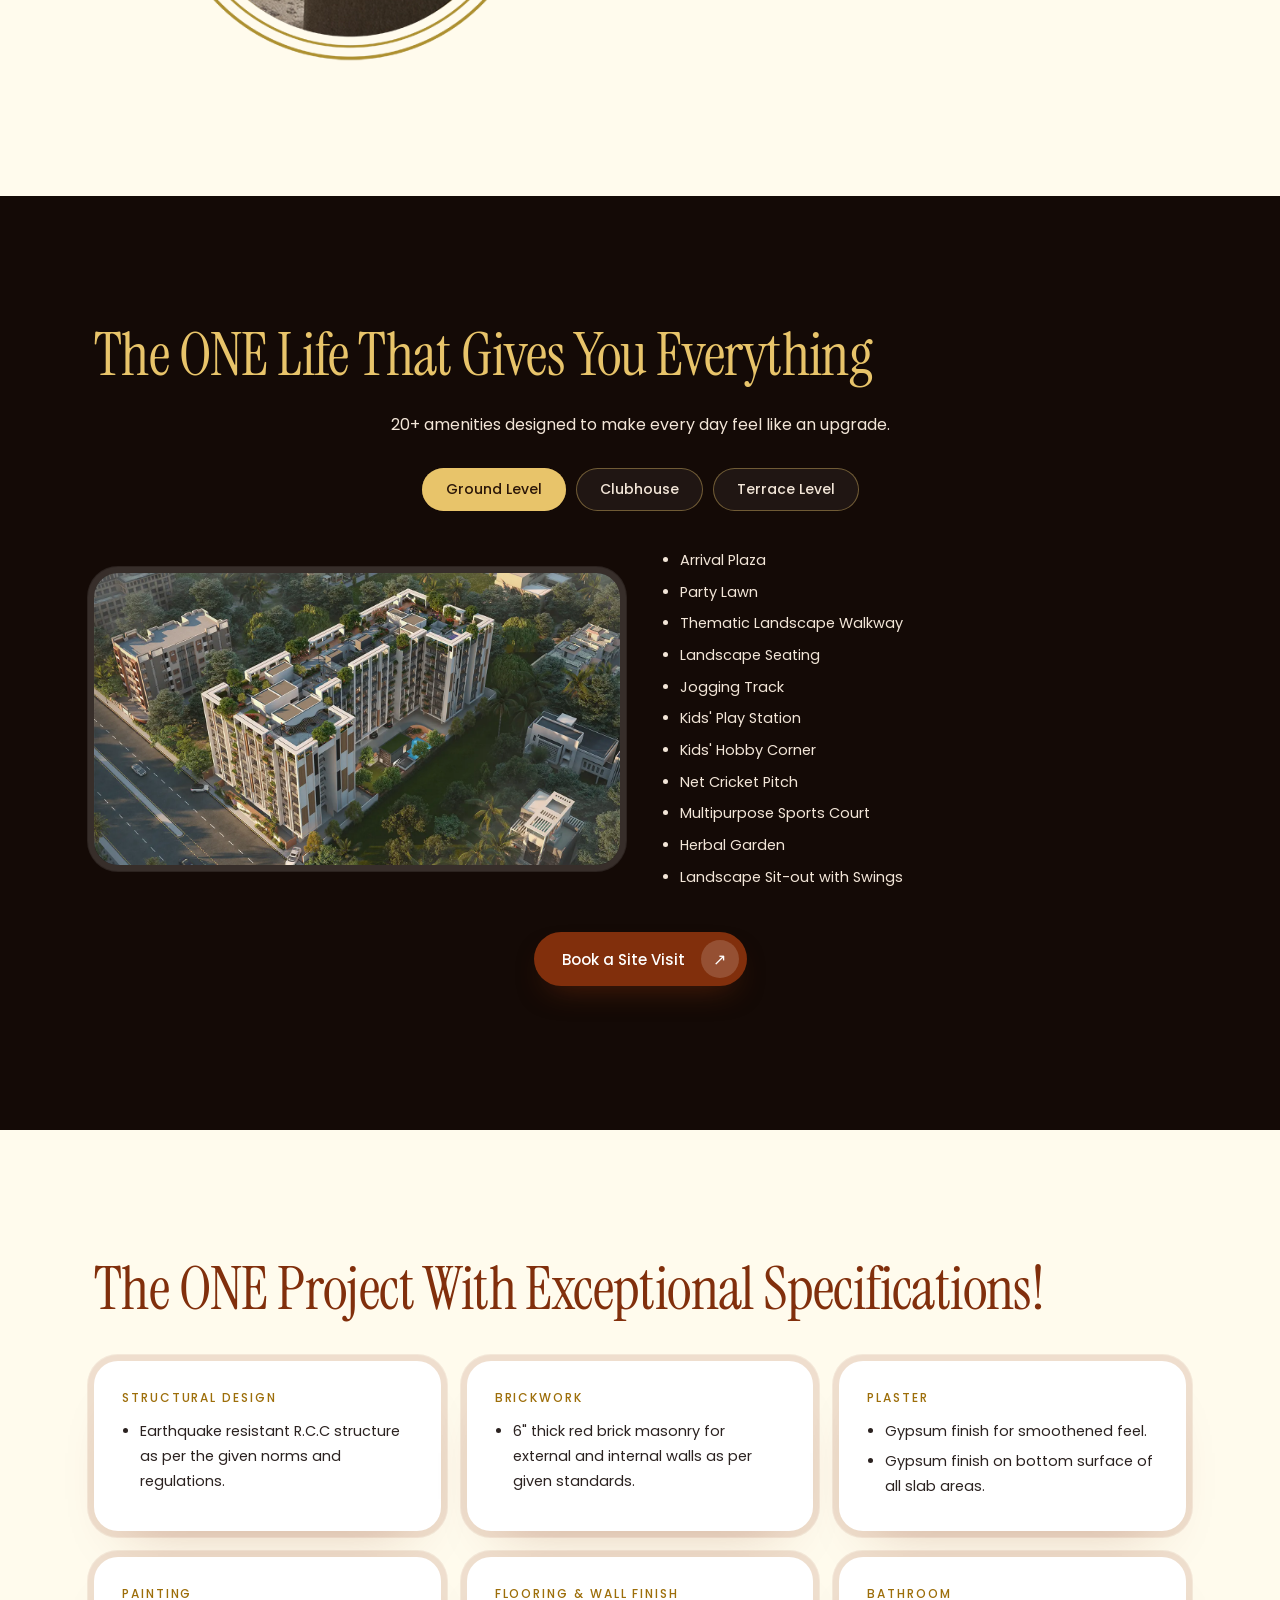
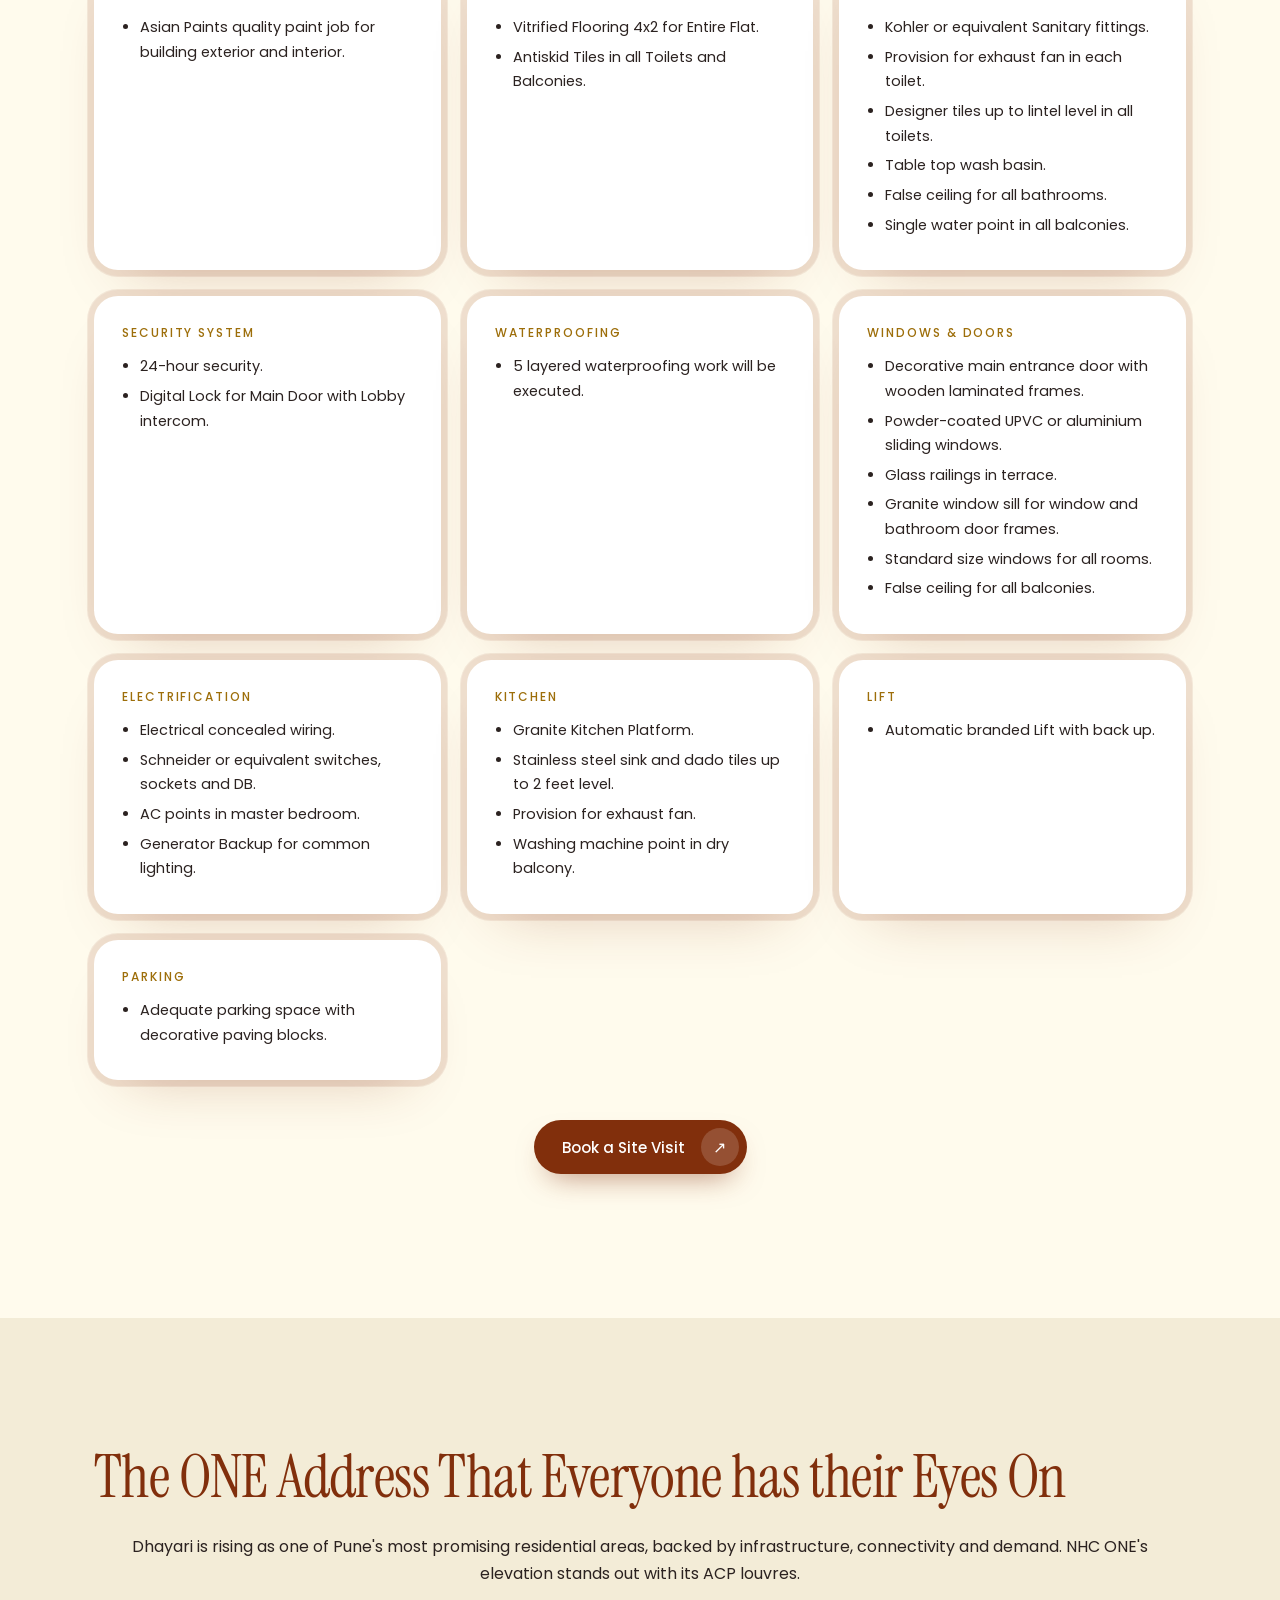
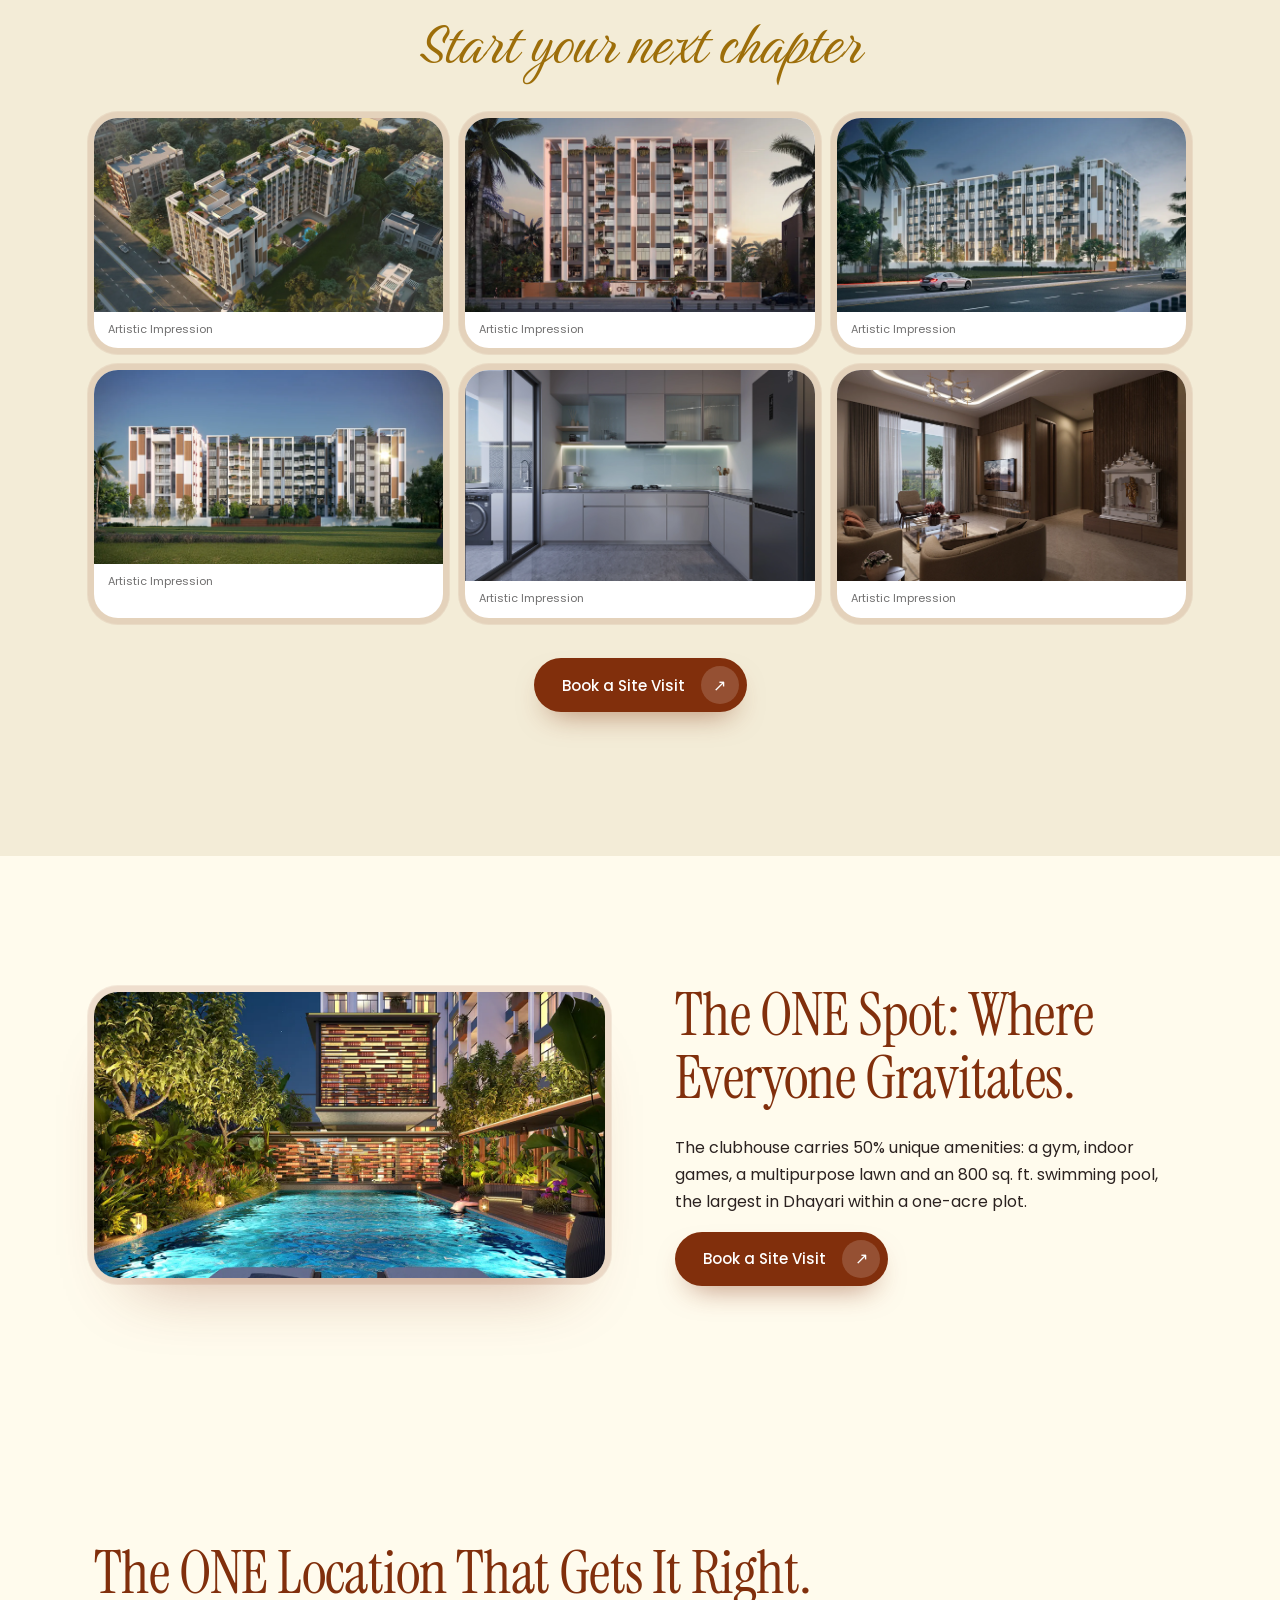
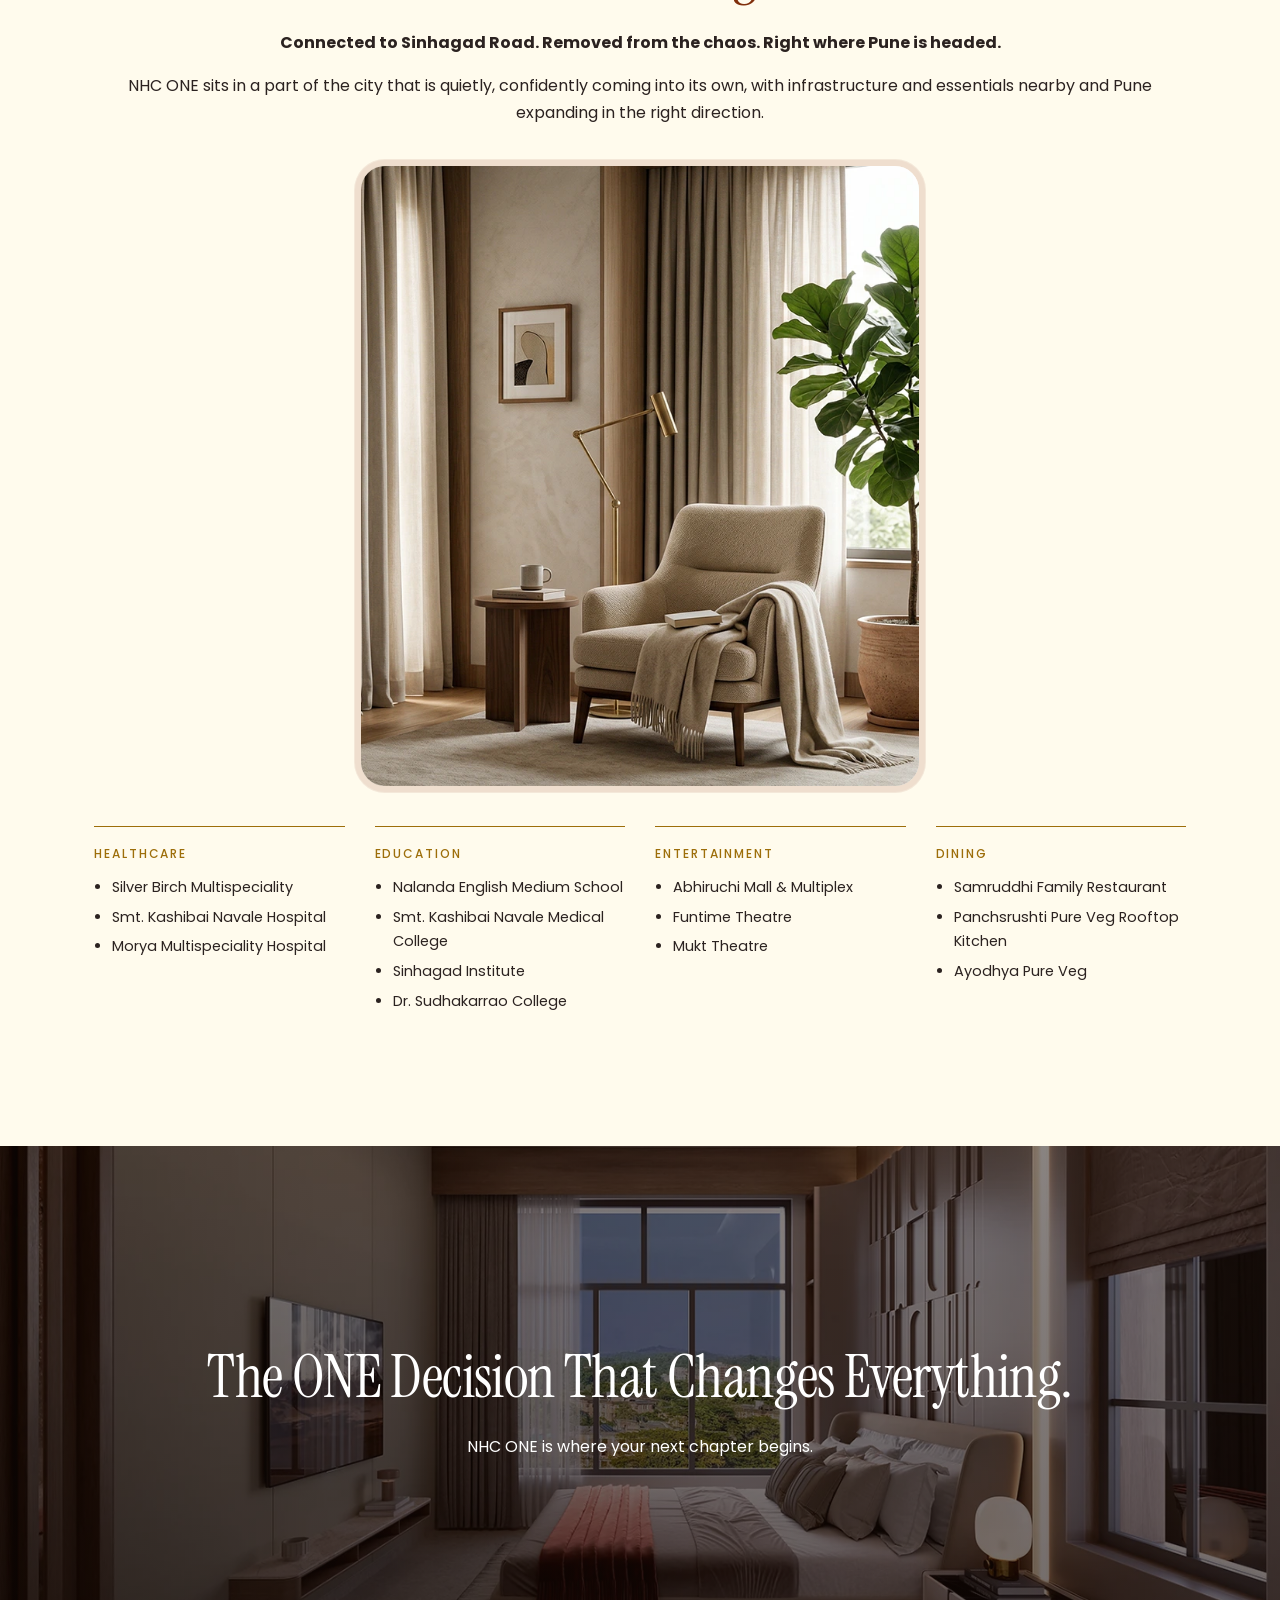
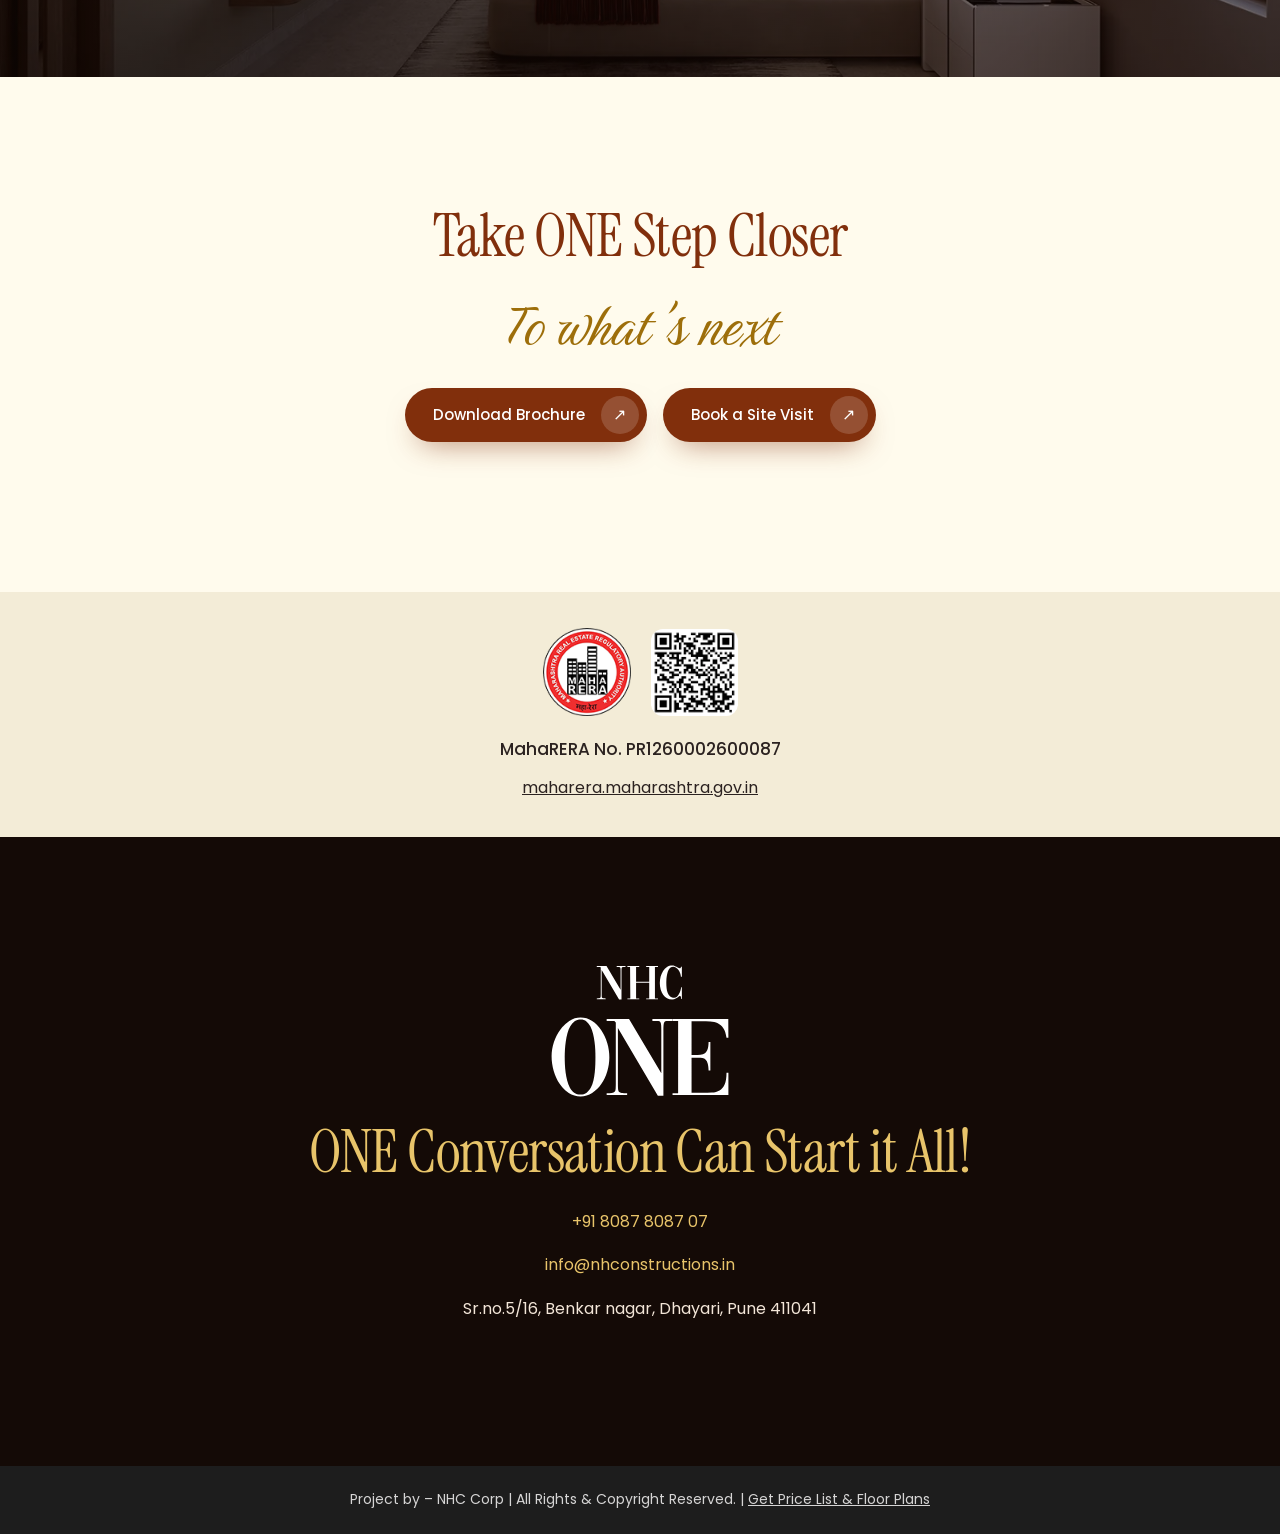
==== commit c799d068: "Publish dark ads landing page and link it from the main site footer Landing page is now a short, dar" ====
--- a/index.html
+++ b/index.html
@@ -191,7 +191,7 @@
 </section>
 </main>
 
-<footer><p>Project by – NHC Corp | All Rights &amp; Copyright Reserved.</p></footer>
+<footer><p>Project by – NHC Corp | All Rights &amp; Copyright Reserved. | <a href="landing.html">Get Price List &amp; Floor Plans</a></p></footer>
 
 <a class="wa" href="https://wa.me/918087808707?text=Hi%2C%20I%27m%20interested%20in%20NHC%20One%20Dhayari" data-cta="whatsapp" aria-label="WhatsApp"><svg viewBox="0 0 32 32" width="30" height="30" fill="#fff"><path d="M16 3a13 13 0 0 0-11 19.9L3 29l6.300-2A13 13 0 1 0 16 3zm7.500 18.500c-.3.900-1.800 1.700-2.500 1.700-.700.100-1.400.300-4.700-1-4-1.700-6.500-5.800-6.700-6-.2-.3-1.600-2.100-1.600-4s1-2.900 1.400-3.300c.4-.4.800-.5 1.100-.5h.800c.3 0 .6 0 .9.700l1.200 2.900c.1.200.2.500 0 .8l-.5.800c-.2.200-.4.500-.2.800.2.400 1 1.700 2.200 2.700 1.500 1.300 2.700 1.700 3.100 1.900.4.200.6.100.8-.1l1.100-1.300c.3-.4.600-.3.900-.2l2.800 1.300c.4.200.6.300.7.500.1.300.1 1-.3 1.900z"/></svg></a>
 
